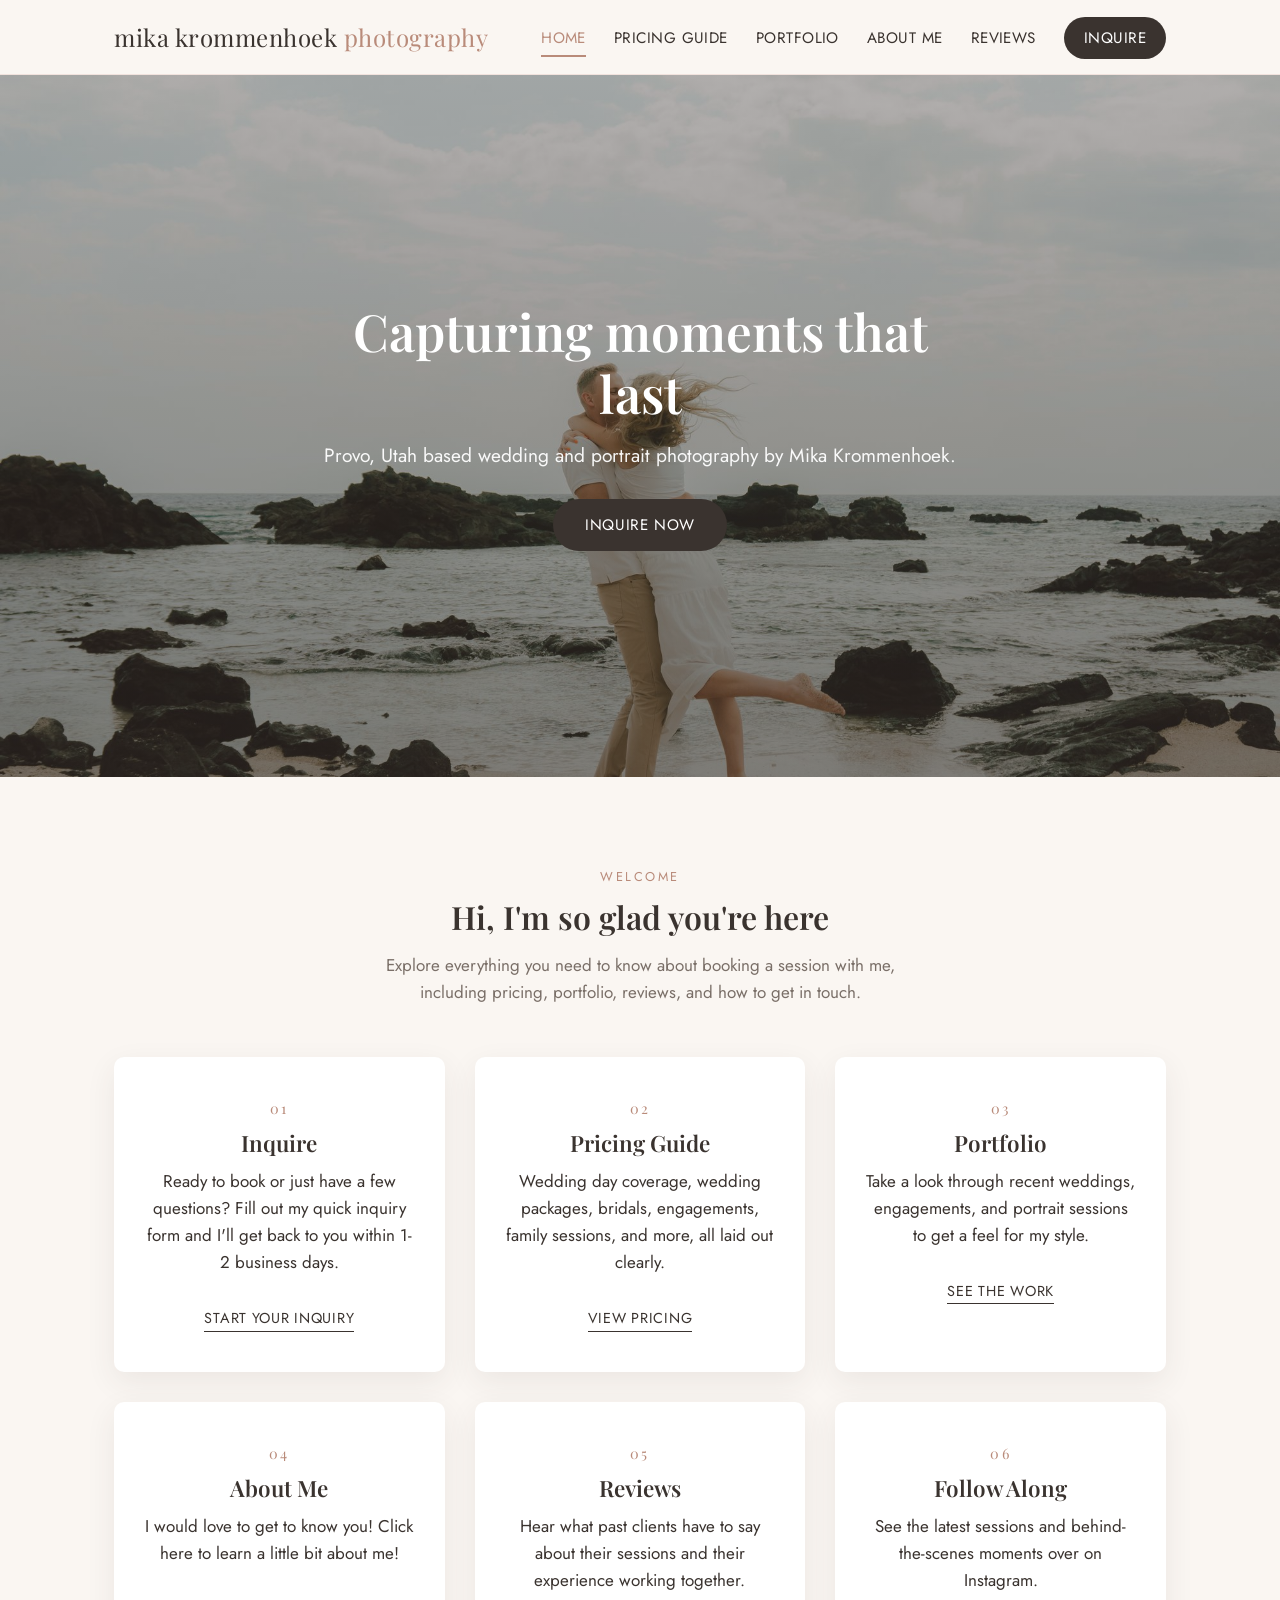
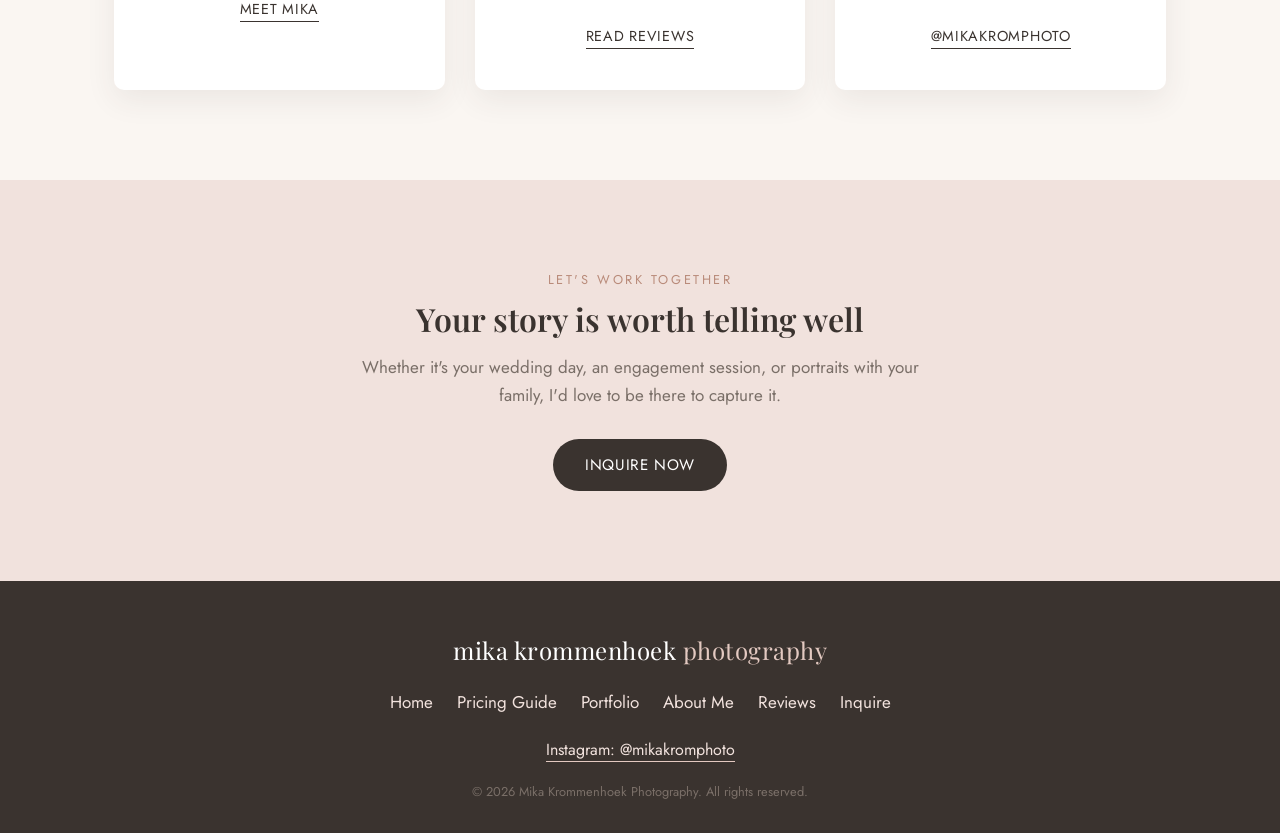
==== index.html @ bf39c0b6 "Add files via upload" ====
<!DOCTYPE html>
<html lang="en">
<head>
<meta charset="UTF-8">
<meta name="viewport" content="width=device-width, initial-scale=1.0">
<title>Mika Krommenhoek Photography | Provo, Utah Wedding &amp; Portrait Photographer</title>
<meta name="description" content="Mika Krommenhoek Photography: a Provo, Utah based wedding, engagement, bridal, family and portrait photographer. View pricing, portfolio, and inquire today.">
<link rel="icon" type="image/png" href="images/favicon.png">
<link rel="preconnect" href="https://fonts.googleapis.com">
<link href="https://fonts.googleapis.com/css2?family=Playfair+Display:wght@500;600;700&family=Jost:wght@300;400;500;600&display=swap" rel="stylesheet">
<link rel="stylesheet" href="css/style.css">
</head>
<body>

<header class="site-header">
  <div class="nav-wrap">
    <a href="index.html" class="logo">mika krommenhoek <span>photography</span></a>
    <button class="nav-toggle" aria-label="Toggle menu">
      <span></span><span></span><span></span>
    </button>
    <ul class="nav-links">
      <li><a href="index.html" class="active">Home</a></li>
      <li><a href="pricing.html">Pricing Guide</a></li>
      <li><a href="portfolio.html">Portfolio</a></li>
      <li><a href="about.html">About Me</a></li>
      <li><a href="reviews.html">Reviews</a></li>
      <li><a href="inquire.html" class="nav-cta">Inquire</a></li>
    </ul>
  </div>
</header>

<section class="hero">
  <!--
    Homepage hero slideshow: cycles through these photos automatically
    (see js/script.js). To add, remove, or reorder photos, add/remove a
    <div class="hero-slide"> line below and put a matching image file in
    images/. The very first slide needs the "active" class; the rest do
    not. See README.md under "Hero slideshow photos".
  -->
  <div class="hero-slideshow">
    <div class="hero-slide active" style="background-image: url('images/hero-1.jpg');"></div>
    <div class="hero-slide" style="background-image: url('images/hero-2.jpg');"></div>
    <div class="hero-slide" style="background-image: url('images/hero-3.jpg'); background-position: center 75%;"></div>
    <div class="hero-slide" style="background-image: url('images/hero-4.jpg');"></div>
    <div class="hero-slide" style="background-image: url('images/hero-5.jpg');"></div>
  </div>
  <div class="hero-content">
    <h1>Capturing moments that last</h1>
    <p>Provo, Utah based wedding and portrait photography by Mika Krommenhoek.</p>
    <a href="inquire.html" class="btn">Inquire Now</a>
  </div>
</section>

<section class="section">
  <div class="container">
    <div class="section-title">
      <span class="eyebrow">Welcome</span>
      <h2>Hi, I'm so glad you're here</h2>
      <p>Explore everything you need to know about booking a session with me, including pricing, portfolio, reviews, and how to get in touch.</p>
    </div>

    <div class="teaser-grid">

      <div class="teaser-card">
        <div class="num">01</div>
        <h3>Inquire</h3>
        <p>Ready to book or just have a few questions? Fill out my quick inquiry form and I'll get back to you within 1-2 business days.</p>
        <a href="inquire.html" class="card-link">Start your inquiry</a>
      </div>

      <div class="teaser-card">
        <div class="num">02</div>
        <h3>Pricing Guide</h3>
        <p>Wedding day coverage, wedding packages, bridals, engagements, family sessions, and more, all laid out clearly.</p>
        <a href="pricing.html" class="card-link">View pricing</a>
      </div>

      <div class="teaser-card">
        <div class="num">03</div>
        <h3>Portfolio</h3>
        <p>Take a look through recent weddings, engagements, and portrait sessions to get a feel for my style.</p>
        <a href="portfolio.html" class="card-link">See the work</a>
      </div>

      <div class="teaser-card">
        <div class="num">04</div>
        <h3>About Me</h3>
        <p>I would love to get to know you! Click here to learn a little bit about me!</p>
        <a href="about.html" class="card-link">Meet Mika</a>
      </div>

      <div class="teaser-card">
        <div class="num">05</div>
        <h3>Reviews</h3>
        <p>Hear what past clients have to say about their sessions and their experience working together.</p>
        <a href="reviews.html" class="card-link">Read reviews</a>
      </div>

      <div class="teaser-card">
        <div class="num">06</div>
        <h3>Follow Along</h3>
        <p>See the latest sessions and behind-the-scenes moments over on Instagram.</p>
        <a href="https://www.instagram.com/mikakromphoto/" class="card-link" target="_blank" rel="noopener">@mikakromphoto</a>
      </div>

    </div>
  </div>
</section>

<section class="section section-alt">
  <div class="container" style="text-align:center;">
    <span class="eyebrow">Let's work together</span>
    <h2>Your story is worth telling well</h2>
    <p style="max-width:560px;margin:0 auto 30px;color:var(--taupe);">Whether it's your wedding day, an engagement session, or portraits with your family, I'd love to be there to capture it.</p>
    <a href="inquire.html" class="btn">Inquire Now</a>
  </div>
</section>

<footer class="site-footer">
  <div class="container">
    <a href="index.html" class="logo">mika krommenhoek <span>photography</span></a>
    <ul class="footer-links">
      <li><a href="index.html">Home</a></li>
      <li><a href="pricing.html">Pricing Guide</a></li>
      <li><a href="portfolio.html">Portfolio</a></li>
      <li><a href="about.html">About Me</a></li>
      <li><a href="reviews.html">Reviews</a></li>
      <li><a href="inquire.html">Inquire</a></li>
    </ul>
    <div class="footer-social">
      <a href="https://www.instagram.com/mikakromphoto/" target="_blank" rel="noopener">Instagram: @mikakromphoto</a>
    </div>
    <div class="footer-copy">&copy; <span id="year"></span> Mika Krommenhoek Photography. All rights reserved.</div>
  </div>
</footer>

<script src="js/script.js"></script>
<script>document.getElementById('year').textContent = new Date().getFullYear();</script>
</body>
</html>
---- css/style.css ----
/* =========================================================
   Mika Krommenhoek Photography — main stylesheet
   Palette: warm blush / cream / charcoal, soft & editorial
   Fonts: Playfair Display (headings) + Jost (body) via Google Fonts
   ========================================================= */

:root {
  --cream: #faf6f2;
  --blush: #f1e2dd;
  --blush-dark: #e3c9c1;
  --charcoal: #3a332f;
  --taupe: #7a6f68;
  --accent: #b98b7a;
  --white: #ffffff;
  --max-width: 1100px;
  --radius: 10px;
  --shadow: 0 10px 30px rgba(58, 51, 47, 0.08);
}

* { box-sizing: border-box; }

html { scroll-behavior: smooth; }

body {
  margin: 0;
  font-family: 'Jost', Arial, sans-serif;
  color: var(--charcoal);
  background: var(--cream);
  line-height: 1.6;
  font-size: 17px;
}

h1, h2, h3, h4 {
  font-family: 'Playfair Display', Georgia, serif;
  font-weight: 600;
  line-height: 1.2;
  margin: 0 0 0.5em;
}

h1 { font-size: 2.6rem; }
h2 { font-size: 2rem; }
h3 { font-size: 1.4rem; }

p { margin: 0 0 1em; }

a {
  color: inherit;
  text-decoration: none;
}

img { max-width: 100%; display: block; }

.container {
  max-width: var(--max-width);
  margin: 0 auto;
  padding: 0 24px;
}

/* ---------- Header / Nav ---------- */

.site-header {
  position: sticky;
  top: 0;
  background: rgba(250, 246, 242, 0.96);
  backdrop-filter: blur(6px);
  z-index: 100;
  border-bottom: 1px solid var(--blush);
}

.nav-wrap {
  max-width: var(--max-width);
  margin: 0 auto;
  padding: 18px 24px;
  display: flex;
  align-items: center;
  justify-content: space-between;
}

.logo {
  font-family: 'Playfair Display', serif;
  font-size: 1.5rem;
  letter-spacing: 0.5px;
}

.logo span {
  color: var(--accent);
}

.nav-links {
  display: flex;
  align-items: center;
  gap: 28px;
  list-style: none;
  margin: 0;
  padding: 0;
}

.nav-links a {
  font-size: 0.95rem;
  letter-spacing: 0.03em;
  text-transform: uppercase;
  padding: 6px 0;
  border-bottom: 2px solid transparent;
  transition: border-color 0.2s ease, color 0.2s ease;
}

.nav-links a:hover,
.nav-links a.active {
  border-color: var(--accent);
  color: var(--accent);
}

.nav-cta {
  background: var(--charcoal);
  color: var(--white) !important;
  padding: 10px 20px !important;
  border-radius: 30px;
  border: none !important;
}

.nav-cta:hover {
  background: var(--accent);
  border-color: transparent !important;
}

.nav-toggle {
  display: none;
  flex-direction: column;
  gap: 5px;
  background: none;
  border: none;
  cursor: pointer;
  padding: 6px;
}

.nav-toggle span {
  width: 26px;
  height: 2px;
  background: var(--charcoal);
}

/* ---------- Buttons ---------- */

.btn {
  display: inline-block;
  padding: 14px 32px;
  border-radius: 30px;
  background: var(--charcoal);
  color: var(--white);
  font-size: 0.95rem;
  letter-spacing: 0.04em;
  text-transform: uppercase;
  border: none;
  cursor: pointer;
  transition: background 0.2s ease, transform 0.2s ease;
}

.btn:hover {
  background: var(--accent);
  transform: translateY(-1px);
}

.btn-outline {
  background: transparent;
  color: var(--charcoal);
  border: 1.5px solid var(--charcoal);
}

.btn-outline:hover {
  background: var(--charcoal);
  color: var(--white);
}

/* ---------- Hero ---------- */

.hero {
  position: relative;
  min-height: 78vh;
  display: flex;
  align-items: center;
  justify-content: center;
  text-align: center;
  background-size: cover;
  background-position: center;
  color: var(--white);
}

.hero::after {
  content: "";
  position: absolute;
  inset: 0;
  z-index: 1;
  background: linear-gradient(180deg, rgba(58,51,47,0.35), rgba(58,51,47,0.55));
}

.hero-slideshow {
  position: absolute;
  inset: 0;
  z-index: 0;
}

.hero-slide {
  position: absolute;
  inset: 0;
  background-size: cover;
  background-position: center;
  opacity: 0;
  transition: opacity 1.8s ease-in-out;
}

.hero-slide.active {
  opacity: 1;
}

.hero-content {
  position: relative;
  z-index: 2;
  max-width: 700px;
  padding: 0 24px;
}

.hero-content h1 {
  color: var(--white);
  font-size: 3.2rem;
  margin-bottom: 0.3em;
}

.hero-content p {
  font-size: 1.2rem;
  margin-bottom: 1.5em;
  opacity: 0.95;
}

.page-hero {
  padding: 90px 24px 60px;
  text-align: center;
  background: var(--blush);
}

.page-hero h1 { margin-bottom: 0.2em; }
.page-hero p { color: var(--taupe); max-width: 600px; margin: 0 auto; }

/* ---------- Sections ---------- */

.section {
  padding: 90px 0;
}

.section-alt {
  background: var(--blush);
}

.section-title {
  text-align: center;
  margin-bottom: 50px;
}

.section-title p {
  color: var(--taupe);
  max-width: 560px;
  margin: 0.5em auto 0;
}

.eyebrow {
  display: block;
  text-transform: uppercase;
  letter-spacing: 0.2em;
  font-size: 0.8rem;
  color: var(--accent);
  margin-bottom: 10px;
}

/* ---------- Teaser grid (home page) ---------- */

.teaser-grid {
  display: grid;
  grid-template-columns: repeat(3, 1fr);
  gap: 30px;
}

.teaser-card {
  background: var(--white);
  border-radius: var(--radius);
  padding: 40px 30px;
  text-align: center;
  box-shadow: var(--shadow);
  transition: transform 0.2s ease;
}

.teaser-card:hover { transform: translateY(-4px); }

.teaser-card .num {
  font-family: 'Playfair Display', serif;
  font-size: 0.9rem;
  color: var(--accent);
  letter-spacing: 0.15em;
  margin-bottom: 10px;
}

.teaser-card a.card-link {
  display: inline-block;
  margin-top: 14px;
  font-size: 0.9rem;
  text-transform: uppercase;
  letter-spacing: 0.05em;
  border-bottom: 1px solid var(--charcoal);
}

/* ---------- Portfolio grid ---------- */

.portfolio-grid {
  display: grid;
  grid-template-columns: repeat(3, 1fr);
  gap: 18px;
}

.portfolio-grid figure {
  margin: 0;
  overflow: hidden;
  border-radius: var(--radius);
  aspect-ratio: 4 / 5;
}

.portfolio-grid img {
  width: 100%;
  height: 100%;
  object-fit: cover;
  transition: transform 0.35s ease;
}

.portfolio-grid figure:hover img {
  transform: scale(1.05);
}

/* ---------- Pricing ---------- */

.pricing-grid {
  display: grid;
  grid-template-columns: repeat(2, 1fr);
  gap: 26px;
}

.price-card {
  background: var(--white);
  border-radius: var(--radius);
  padding: 34px;
  box-shadow: var(--shadow);
}

.price-card h3 {
  margin-bottom: 4px;
}

.price-card .price {
  font-family: 'Playfair Display', serif;
  font-size: 2rem;
  color: var(--accent);
  margin: 6px 0 16px;
}

.price-card ul {
  margin: 0;
  padding-left: 20px;
  color: var(--taupe);
}

.price-card li { margin-bottom: 6px; }

.price-card.featured {
  border: 1.5px solid var(--accent);
}

.package-group {
  margin-top: 26px;
  background: var(--white);
  border-radius: var(--radius);
  padding: 40px;
  box-shadow: var(--shadow);
  border: 1.5px solid var(--accent);
}

.package-group-header {
  text-align: center;
  margin-bottom: 30px;
}

.package-group-header h2 {
  margin-bottom: 6px;
}

.package-group-header p {
  color: var(--taupe);
  margin: 0;
}

.package-subgrid {
  display: grid;
  grid-template-columns: repeat(3, 1fr);
  gap: 24px;
}

.package-tier {
  background: var(--cream);
  border-radius: var(--radius);
  padding: 26px;
  text-align: center;
}

.package-tier h3 {
  text-transform: uppercase;
  letter-spacing: 0.08em;
  font-size: 1rem;
  color: var(--taupe);
}

.package-tier .price {
  font-family: 'Playfair Display', serif;
  font-size: 1.8rem;
  color: var(--accent);
  margin: 6px 0 16px;
}

.package-tier ul {
  margin: 0;
  padding-left: 20px;
  color: var(--taupe);
  text-align: left;
}

.package-tier li {
  margin-bottom: 6px;
}

.package-tier.featured {
  background: var(--blush);
  box-shadow: var(--shadow);
}

.package-tier.featured h3 {
  color: var(--accent);
}

/* ---------- About ---------- */

.about-layout {
  display: grid;
  grid-template-columns: 1fr 1.2fr;
  gap: 60px;
  align-items: center;
}

.about-layout img {
  border-radius: var(--radius);
  box-shadow: var(--shadow);
}

.fact-list {
  list-style: none;
  padding: 0;
  margin: 24px 0 0;
}

.fact-list li {
  padding: 10px 0;
  border-bottom: 1px solid var(--blush-dark);
  display: flex;
  gap: 10px;
}

.fact-list li::before {
  content: "\2726";
  color: var(--accent);
}

/* ---------- Reviews ---------- */

.reviews-grid {
  display: grid;
  grid-template-columns: repeat(2, 1fr);
  gap: 26px;
}

.review-card {
  background: var(--white);
  border-radius: var(--radius);
  padding: 30px;
  box-shadow: var(--shadow);
}

.review-card .stars {
  color: var(--accent);
  letter-spacing: 2px;
  margin-bottom: 10px;
}

.review-card .reviewer {
  display: flex;
  align-items: center;
  gap: 12px;
  margin-top: 16px;
}

.review-card .reviewer img {
  width: 48px;
  height: 48px;
  border-radius: 50%;
  object-fit: cover;
}

.review-card .reviewer strong { display: block; }
.review-card .reviewer span { color: var(--taupe); font-size: 0.85rem; }

.review-cta {
  text-align: center;
  margin-top: 50px;
}

/* ---------- Inquiry form ---------- */

.inquiry-wrap {
  max-width: 720px;
  margin: 0 auto;
  background: var(--white);
  border-radius: var(--radius);
  padding: 50px;
  box-shadow: var(--shadow);
}

.form-row {
  display: grid;
  grid-template-columns: 1fr 1fr;
  gap: 24px;
}

.form-group {
  margin-bottom: 24px;
}

.form-group label {
  display: block;
  font-weight: 500;
  margin-bottom: 8px;
}

.form-group .hint {
  display: block;
  font-size: 0.8rem;
  color: var(--taupe);
  margin-top: 4px;
}

.form-group input[type="text"],
.form-group input[type="email"],
.form-group input[type="tel"],
.form-group input[type="date"],
.form-group select,
.form-group textarea {
  width: 100%;
  padding: 12px 14px;
  border: 1px solid var(--blush-dark);
  border-radius: 6px;
  background: var(--cream);
  font-family: inherit;
  font-size: 1rem;
  color: var(--charcoal);
}

.form-group textarea {
  min-height: 120px;
  resize: vertical;
}

.radio-group {
  display: flex;
  flex-wrap: wrap;
  gap: 18px;
  margin-top: 6px;
}

.radio-group label {
  display: flex;
  align-items: center;
  gap: 8px;
  font-weight: 400;
  margin: 0;
}

.required { color: var(--accent); }

.inquiry-photo {
  text-align: center;
  margin: 40px 0 20px;
}

.inquiry-photo img {
  width: 110px;
  height: 110px;
  border-radius: 50%;
  object-fit: cover;
  margin: 0 auto 16px;
}

.inquiry-note {
  text-align: center;
  color: var(--taupe);
  font-size: 0.95rem;
  max-width: 460px;
  margin: 0 auto 30px;
}

.form-disclaimer {
  font-size: 0.8rem;
  color: var(--taupe);
  margin-bottom: 20px;
}

.form-disclaimer a { text-decoration: underline; }

.form-status {
  margin-top: 16px;
  font-size: 0.95rem;
}

/* ---------- Footer ---------- */

.site-footer {
  background: var(--charcoal);
  color: var(--blush);
  padding: 50px 0 30px;
  text-align: center;
}

.site-footer .logo { color: var(--white); }
.site-footer .logo span { color: var(--blush-dark); }

.footer-links {
  display: flex;
  justify-content: center;
  gap: 24px;
  list-style: none;
  padding: 0;
  margin: 20px 0;
  flex-wrap: wrap;
}

.footer-social {
  margin: 20px 0;
  font-size: 1rem;
}

.footer-social a {
  border-bottom: 1px solid var(--blush-dark);
}

.footer-copy {
  font-size: 0.8rem;
  color: var(--taupe);
  margin-top: 20px;
}

/* ---------- Responsive ---------- */

@media (max-width: 860px) {
  .teaser-grid { grid-template-columns: 1fr; }
  .portfolio-grid { grid-template-columns: repeat(2, 1fr); }
  .pricing-grid { grid-template-columns: 1fr; }
  .package-subgrid { grid-template-columns: 1fr; }
  .package-group { padding: 26px; }
  .reviews-grid { grid-template-columns: 1fr; }
  .about-layout { grid-template-columns: 1fr; }
  .form-row { grid-template-columns: 1fr; }
  .hero-content h1 { font-size: 2.3rem; }

  .nav-toggle { display: flex; }

  .nav-links {
    position: absolute;
    top: 100%;
    left: 0;
    right: 0;
    background: var(--cream);
    flex-direction: column;
    align-items: flex-start;
    padding: 20px 24px 30px;
    gap: 16px;
    border-bottom: 1px solid var(--blush);
    display: none;
  }

  .nav-links.open { display: flex; }

  .inquiry-wrap { padding: 30px 20px; }
}

@media (max-width: 500px) {
  .portfolio-grid { grid-template-columns: repeat(2, 1fr); }
}
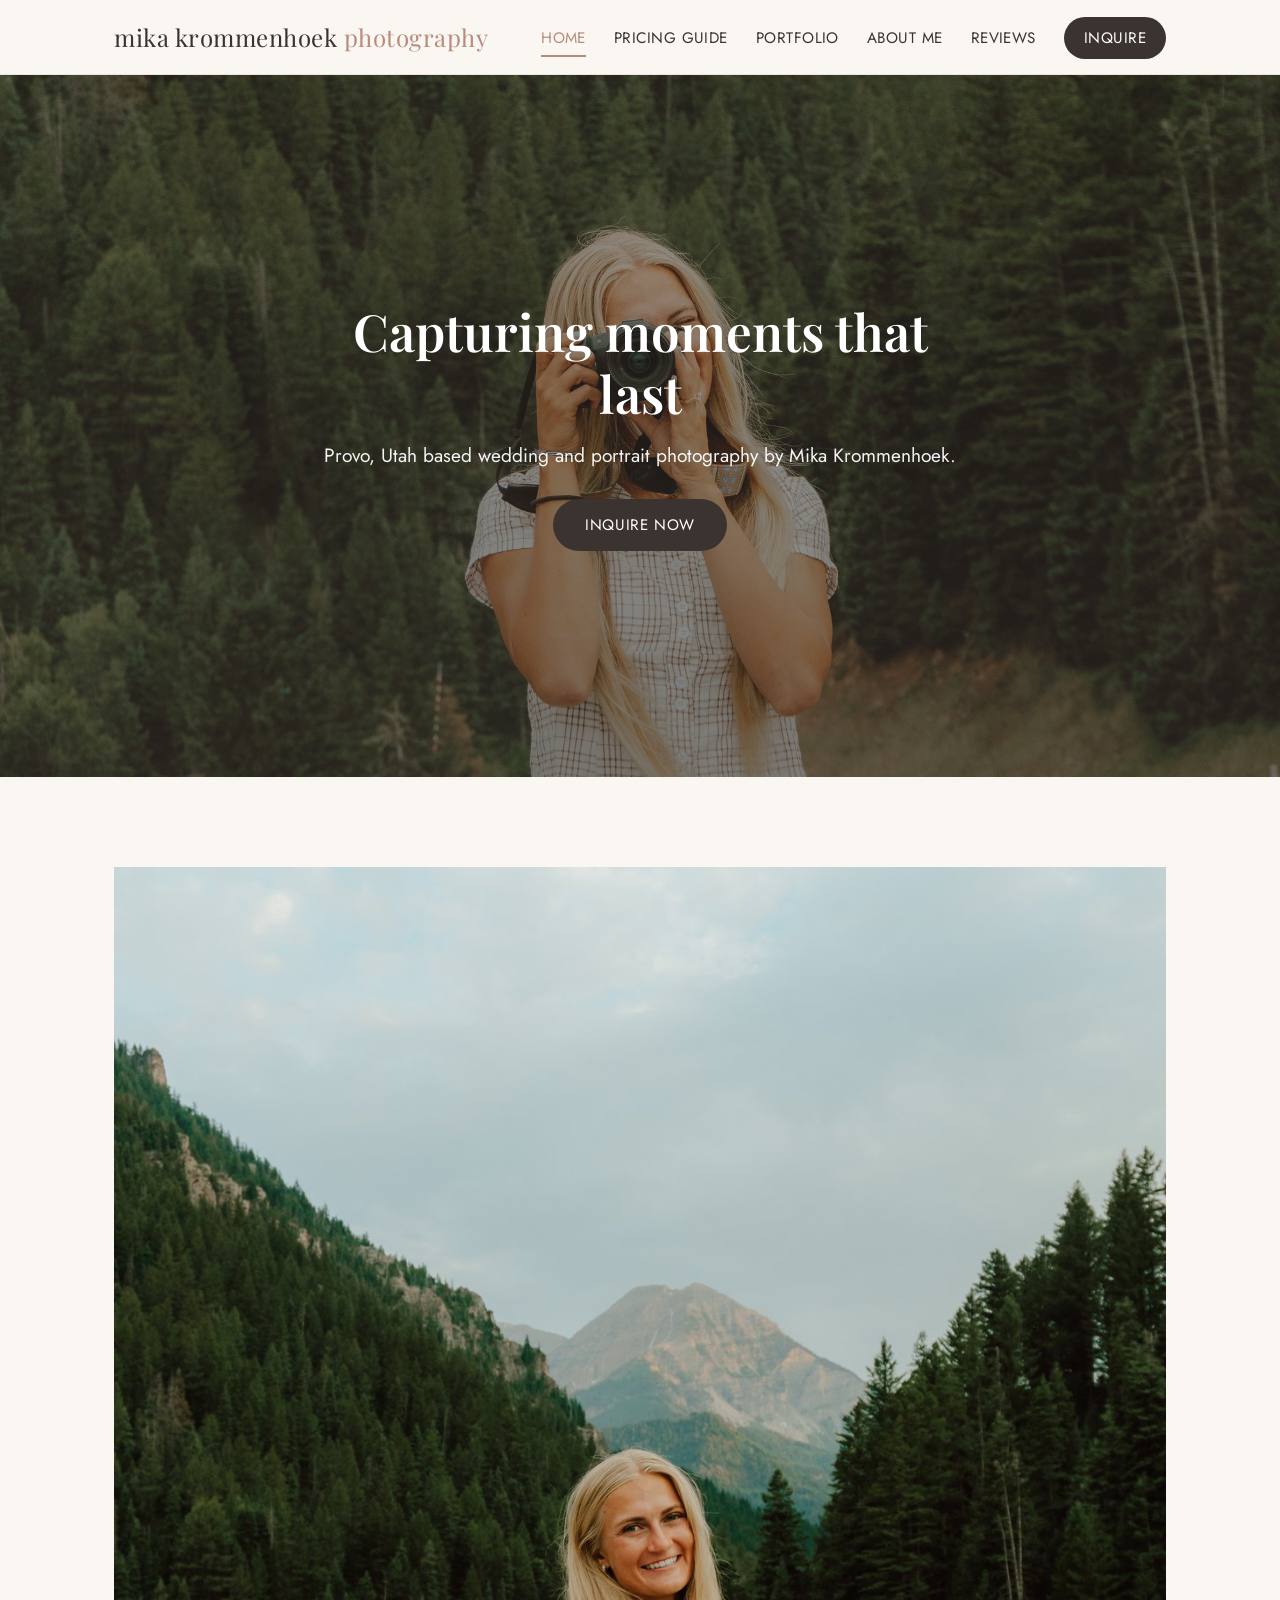
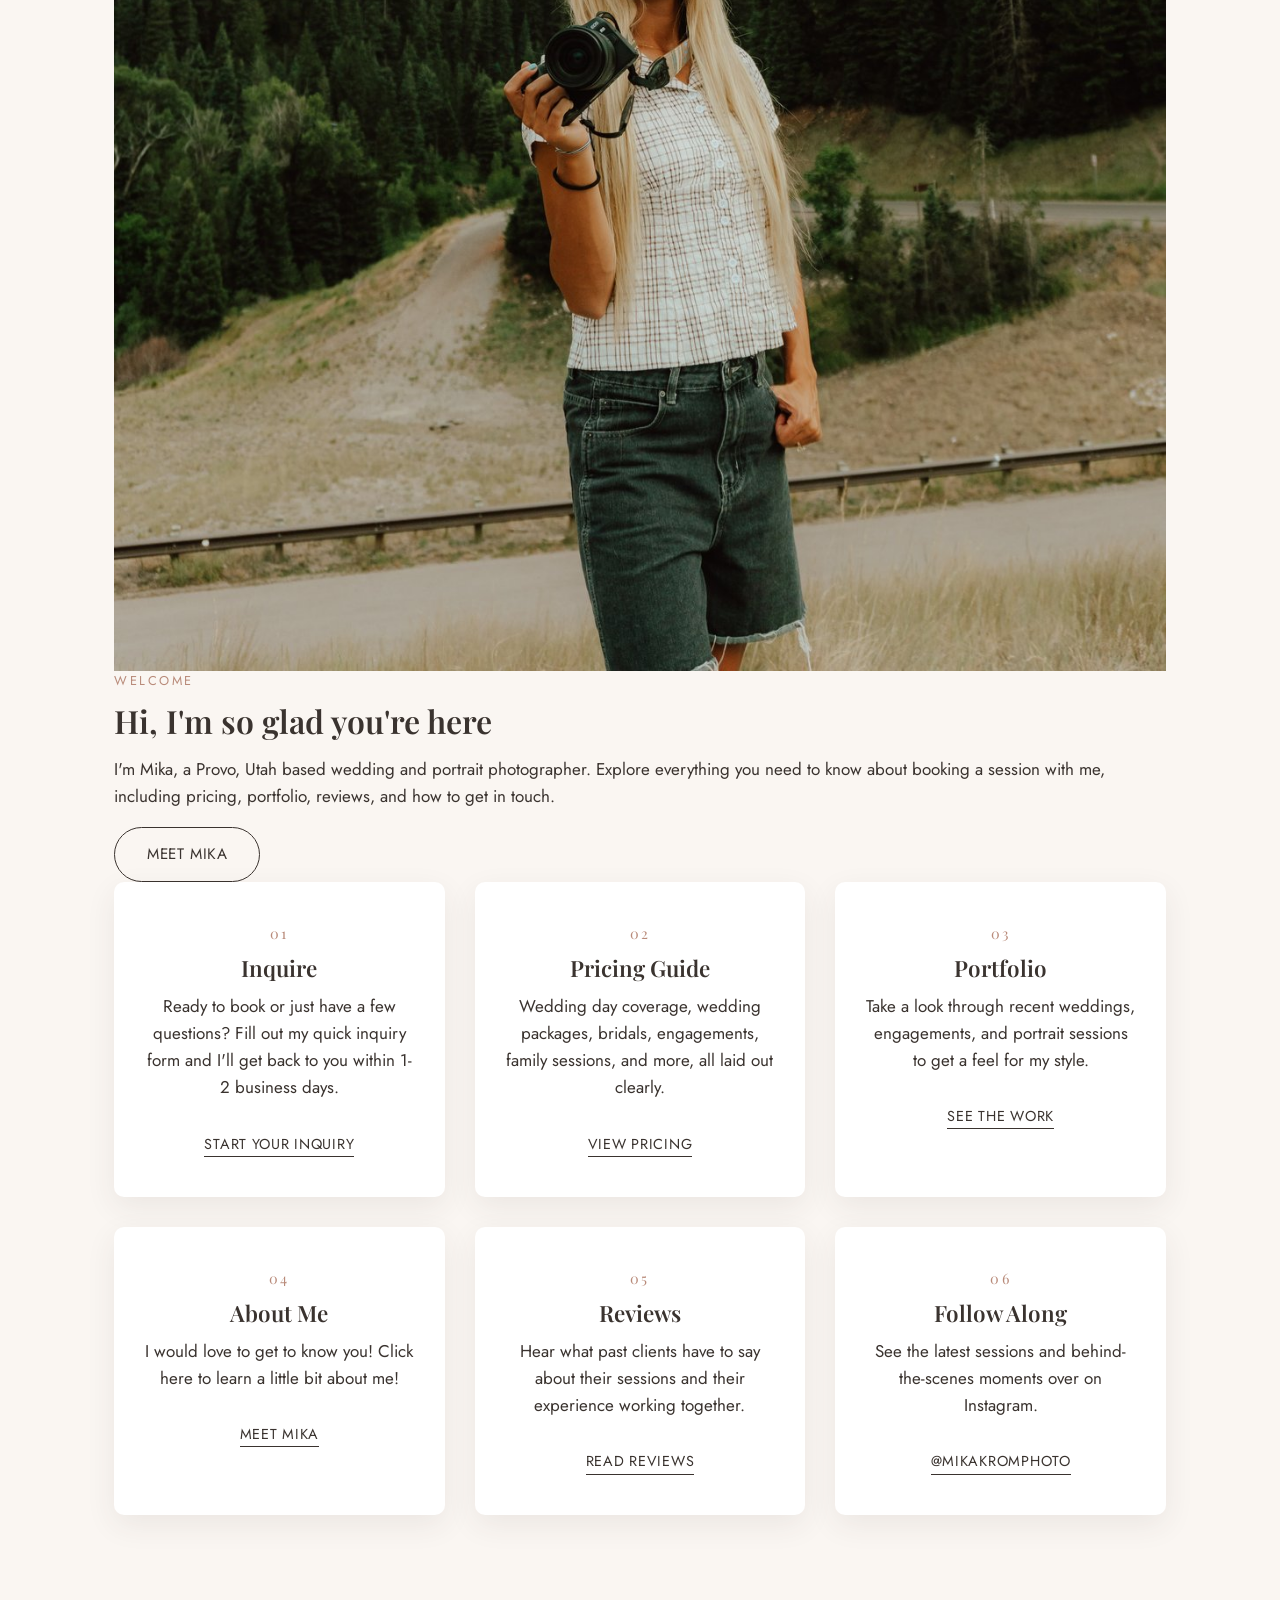
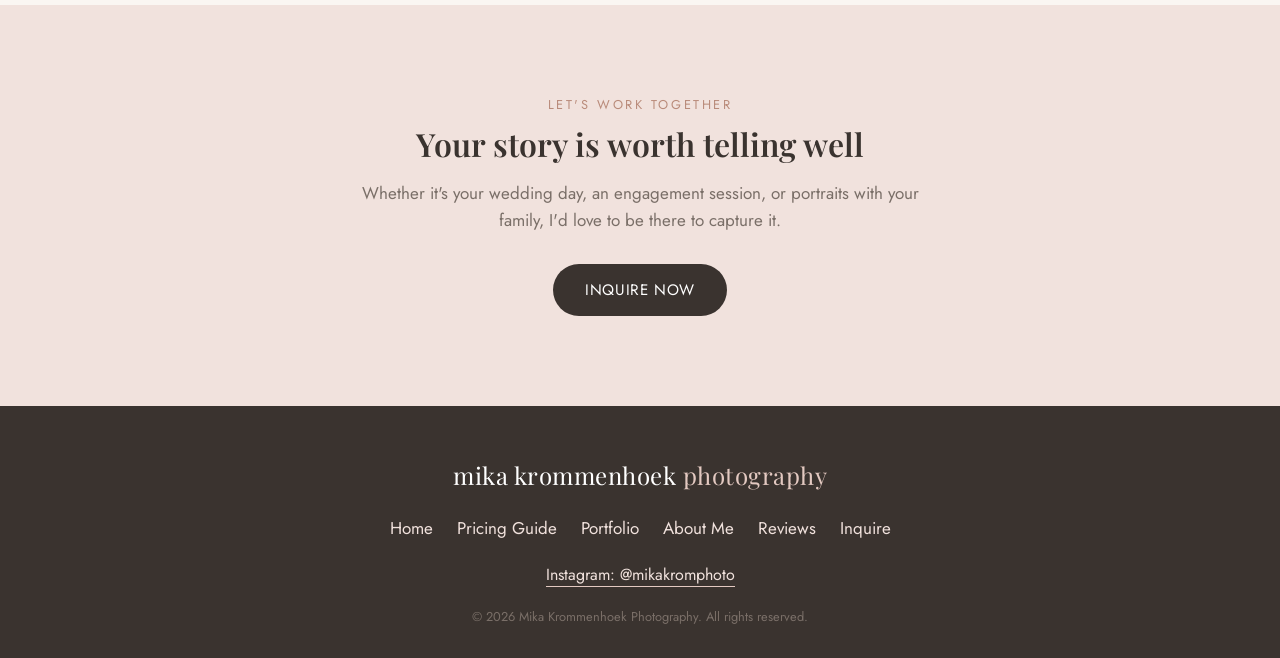
==== commit 73897dfd: "Add files via upload" ====
--- a/index.html
+++ b/index.html
@@ -38,11 +38,13 @@
     not. See README.md under "Hero slideshow photos".
   -->
   <div class="hero-slideshow">
-    <div class="hero-slide active" style="background-image: url('images/hero-1.jpg');"></div>
+    <div class="hero-slide active" style="background-image: url('images/hero-7.jpg');"></div>
+    <div class="hero-slide" style="background-image: url('images/hero-1.jpg');"></div>
     <div class="hero-slide" style="background-image: url('images/hero-2.jpg');"></div>
     <div class="hero-slide" style="background-image: url('images/hero-3.jpg'); background-position: center 75%;"></div>
     <div class="hero-slide" style="background-image: url('images/hero-4.jpg');"></div>
     <div class="hero-slide" style="background-image: url('images/hero-5.jpg');"></div>
+    <div class="hero-slide" style="background-image: url('images/hero-6.jpg'); background-position: center 20%;"></div>
   </div>
   <div class="hero-content">
     <h1>Capturing moments that last</h1>
@@ -53,10 +55,16 @@
 
 <section class="section">
   <div class="container">
-    <div class="section-title">
-      <span class="eyebrow">Welcome</span>
-      <h2>Hi, I'm so glad you're here</h2>
-      <p>Explore everything you need to know about booking a session with me, including pricing, portfolio, reviews, and how to get in touch.</p>
+    <div class="home-intro">
+      <div class="home-intro-photo">
+        <img src="images/headshot-2.jpg" alt="Mika Krommenhoek, photographer">
+      </div>
+      <div class="home-intro-text">
+        <span class="eyebrow">Welcome</span>
+        <h2>Hi, I'm so glad you're here</h2>
+        <p>I'm Mika, a Provo, Utah based wedding and portrait photographer. Explore everything you need to know about booking a session with me, including pricing, portfolio, reviews, and how to get in touch.</p>
+        <a href="about.html" class="btn btn-outline">Meet Mika</a>
+      </div>
     </div>
 
     <div class="teaser-grid">
